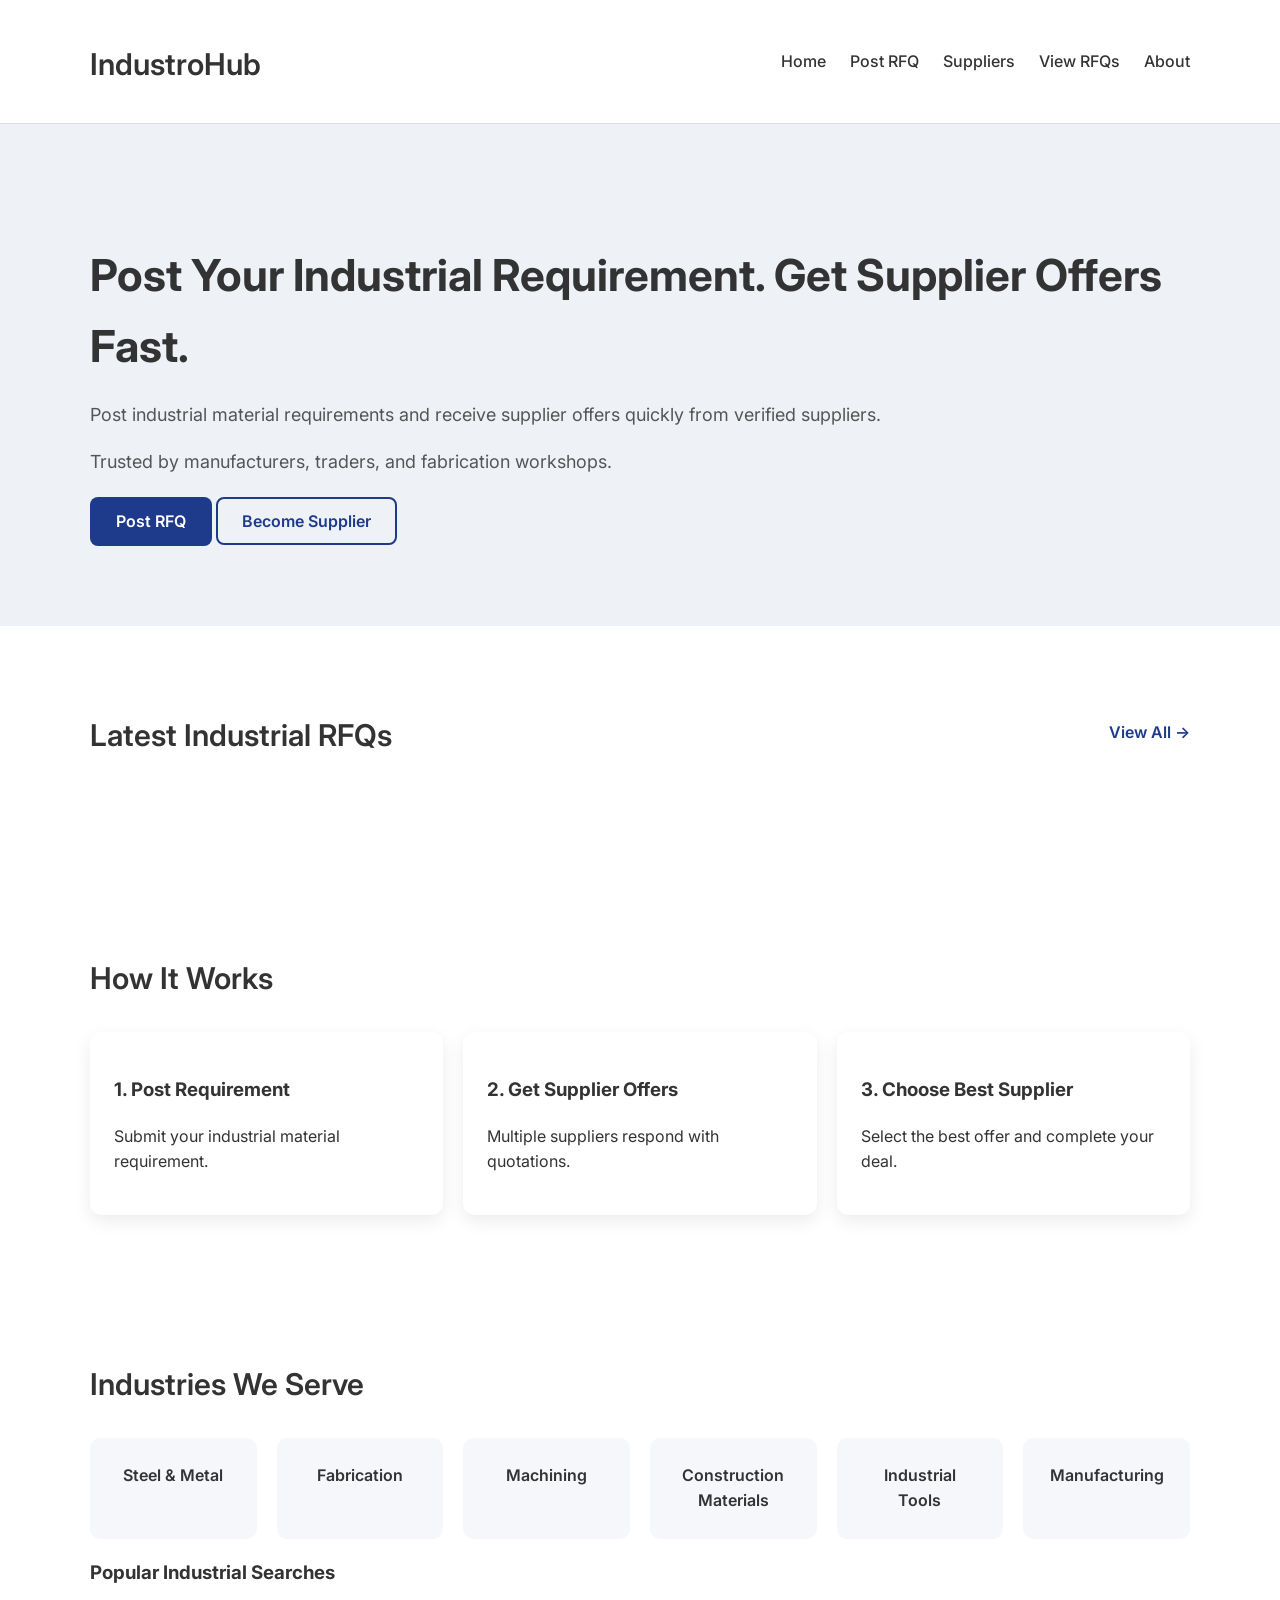
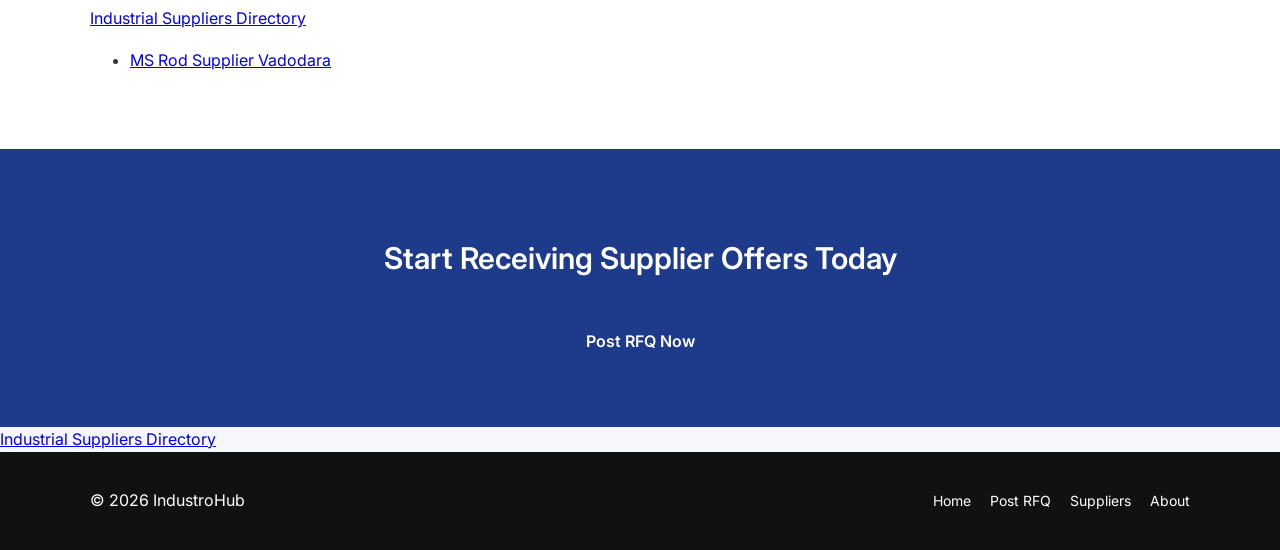
==== index.html @ 20d30fdc "Update index.html" ====
<!DOCTYPE html>
<html lang="en">
<head>
<meta charset="UTF-8">
<meta name="viewport" content="width=device-width, initial-scale=1.0">
<title>IndustroHub</title>
<link rel="stylesheet" href="css/style.css">
<link href="https://fonts.googleapis.com/css2?family=Inter:wght@400;500;600;700&display=swap" rel="stylesheet">
</head>

<body>

<header>
<div class="container nav">
<h2 class="logo">IndustroHub</h2>

<nav>
<a href="index.html">Home</a>
<a href="rfq.html">Post RFQ</a>
<a href="supplier.html">Suppliers</a>
<a href="supplier-rfq.html">View RFQs</a>
<a href="about.html">About</a>
  <script src="js/live-rfq.js"></script>
</nav>
</div>
</header>


<section class="hero">
<div class="container hero-grid">

<div>
<h1>Post Your Industrial Requirement. Get Supplier Offers Fast.</h1>

<p>Post industrial material requirements and receive supplier offers quickly from verified suppliers.</p>
<p style="margin-top:15px;color:#555;">
Trusted by manufacturers, traders, and fabrication workshops.
</p>
<div class="buttons">
<a class="btn-primary" href="rfq.html">Post RFQ</a>
<a class="btn-secondary" href="supplier.html">Become Supplier</a>
</div>

</div>

</div>
</section>

<section class="rfq-live">

<div class="container">

<div class="rfq-header">

<h2>Latest Industrial RFQs</h2>

<a href="supplier-rfq.html" class="view-link">View All →</a>

</div>

<div id="liveRFQs" class="rfq-grid"></div>

</div>

</section>

<section class="how">
<div class="container">

<h2>How It Works</h2>

<div class="cards">

<div class="card">
<h3>1. Post Requirement</h3>
<p>Submit your industrial material requirement.</p>
</div>

<div class="card">
<h3>2. Get Supplier Offers</h3>
<p>Multiple suppliers respond with quotations.</p>
</div>

<div class="card">
<h3>3. Choose Best Supplier</h3>
<p>Select the best offer and complete your deal.</p>
</div>

</div>

</div>
</section>

<section class="industries">

<div class="container">

<h2>Industries We Serve</h2>

<div class="industry-grid">

<div class="industry-card">Steel & Metal</div>
<div class="industry-card">Fabrication</div>
<div class="industry-card">Machining</div>
<div class="industry-card">Construction Materials</div>
<div class="industry-card">Industrial Tools</div>
<div class="industry-card">Manufacturing</div>

</div>
<h3>Popular Industrial Searches</h3>
<a href="industrial-search.html">Industrial Suppliers Directory</a>
<ul>
<li><a href="ms-rod-vadodara.html">MS Rod Supplier Vadodara</a></li>
</ul>
</div>

</section>

</div>

</div>

</section>

<section class="cta">
<div class="container">
<h2>Start Receiving Supplier Offers Today</h2>
<a class="btn-primary" href="rfq.html">Post RFQ Now</a>
</div>
</section>
<a href="seo-directory.html">Industrial Suppliers Directory</a>
<footer>
<div class="container footer">

<p>© 2026 IndustroHub</p>

<div>
<a href="index.html">Home</a>
<a href="rfq.html">Post RFQ</a>
<a href="supplier.html">Suppliers</a>
<a href="about.html">About</a>
</div>

</div>
</footer>

</body>

</html>
---- css/style.css ----
body{
font-family: 'Inter', sans-serif;
margin:0;
background:#f5f7fa;
color:#333;
line-height:1.6;
}

.container{
width:90%;
max-width:1100px;
margin:auto;
}

/* HEADER */

header{
background:white;
border-bottom:1px solid #ddd;
}

.nav{
display:flex;
justify-content:space-between;
align-items:center;
padding:15px 0;
}

nav a{
margin-left:20px;
text-decoration:none;
color:#333;
font-weight:500;
transition:0.2s;
}

nav a:hover{
color:#1e3a8a;
}

/* HERO */

.hero{
padding:80px 0;
background:#eef2f7;
}

.hero h1{
font-size:44px;
font-weight:700;
margin-bottom:20px;
}

.hero p{
font-size:18px;
color:#555;
}

/* BUTTONS */

.buttons{
margin-top:20px;
}

.btn-primary{
background:#1e3a8a;
color:white;
padding:12px 26px;
text-decoration:none;
border-radius:8px;
font-weight:600;
display:inline-block;
transition:0.2s;
}

.btn-primary:hover{
background:#162c6a;
transform:translateY(-2px);
}

.btn-secondary{
border:2px solid #1e3a8a;
padding:12px 24px;
border-radius:8px;
text-decoration:none;
color:#1e3a8a;
font-weight:600;
transition:0.2s;
}

.btn-secondary:hover{
background:#1e3a8a;
color:white;
}

/* SECTIONS */

.how{
padding:60px 0;
background:white;
}

.rfq-live{
padding:60px 0;
background:white;
}

.industries{
padding:60px 0;
background:white;
}

/* HEADINGS */

h2{
font-size:30px;
font-weight:600;
margin-bottom:20px;
}

/* CARDS */

.cards{
display:flex;
gap:20px;
margin-top:30px;
flex-wrap:wrap;
}

.card{
background:white;
padding:24px;
border-radius:12px;
box-shadow:0 6px 18px rgba(0,0,0,0.08);
flex:1;
transition:0.2s;
}

.card:hover{
transform:translateY(-6px);
box-shadow:0 10px 25px rgba(0,0,0,0.12);
}

/* RFQ GRID */

.rfq-grid{
display:grid;
grid-template-columns:repeat(auto-fit,minmax(250px,1fr));
gap:20px;
margin-top:30px;
}

.rfq-card{
background:white;
padding:24px;
border-radius:12px;
box-shadow:0 6px 18px rgba(0,0,0,0.08);
transition:0.2s;
}

.rfq-card:hover{
transform:translateY(-6px);
box-shadow:0 10px 25px rgba(0,0,0,0.12);
}

.rfq-card h3{
margin-bottom:10px;
color:#1e3a8a;
}

.quote-btn{
display:inline-block;
margin-top:12px;
padding:10px 16px;
background:#1e3a8a;
color:white;
text-decoration:none;
border-radius:6px;
font-size:14px;
transition:0.2s;
}

.quote-btn:hover{
background:#142c6e;
}

/* INDUSTRY GRID */

.industry-grid{
display:grid;
grid-template-columns:repeat(auto-fit,minmax(160px,1fr));
gap:20px;
margin-top:30px;
}

.industry-card{
background:#f5f7fa;
padding:25px;
text-align:center;
border-radius:10px;
font-weight:600;
transition:0.2s;
}

.industry-card:hover{
background:#1e3a8a;
color:white;
transform:translateY(-4px);
}

/* CTA */

.cta{
padding:60px 0;
text-align:center;
background:#1e3a8a;
color:white;
}

.cta a{
margin-top:15px;
display:inline-block;
}

/* FOOTER */

footer{
background:#111;
color:white;
padding:20px 0;
}

.footer{
display:flex;
justify-content:space-between;
align-items:center;
flex-wrap:wrap;
}

.footer a{
color:white;
text-decoration:none;
margin-left:15px;
font-size:14px;
}

.footer a:hover{
text-decoration:underline;
}

.rfq-header{
display:flex;
justify-content:space-between;
align-items:center;
margin-bottom:20px;
}

.view-link{
text-decoration:none;
font-weight:600;
color:#1e3a8a;
}
/* RFQ PAGE */

.rfq-section{
padding:80px 0;
background:#eef2f7;
}

.rfq-section h1{
margin-bottom:10px;
}

.rfq-subtext{
color:#555;
margin-bottom:30px;
}

.rfq-card{
background:white;
padding:30px;
border-radius:12px;
box-shadow:0 8px 25px rgba(0,0,0,0.08);
}

.rfq-grid-form{
display:grid;
grid-template-columns:repeat(auto-fit,minmax(220px,1fr));
gap:15px;
margin-bottom:15px;
}

.rfq-card input,
.rfq-card select,
.rfq-card textarea{
width:100%;
padding:12px;
border:1px solid #ddd;
border-radius:6px;
font-size:14px;
}

.rfq-card textarea{
height:100px;
margin-bottom:15px;
}

.rfq-card button{
margin-top:10px;
}
.view-link:hover{
text-decoration:underline;
}
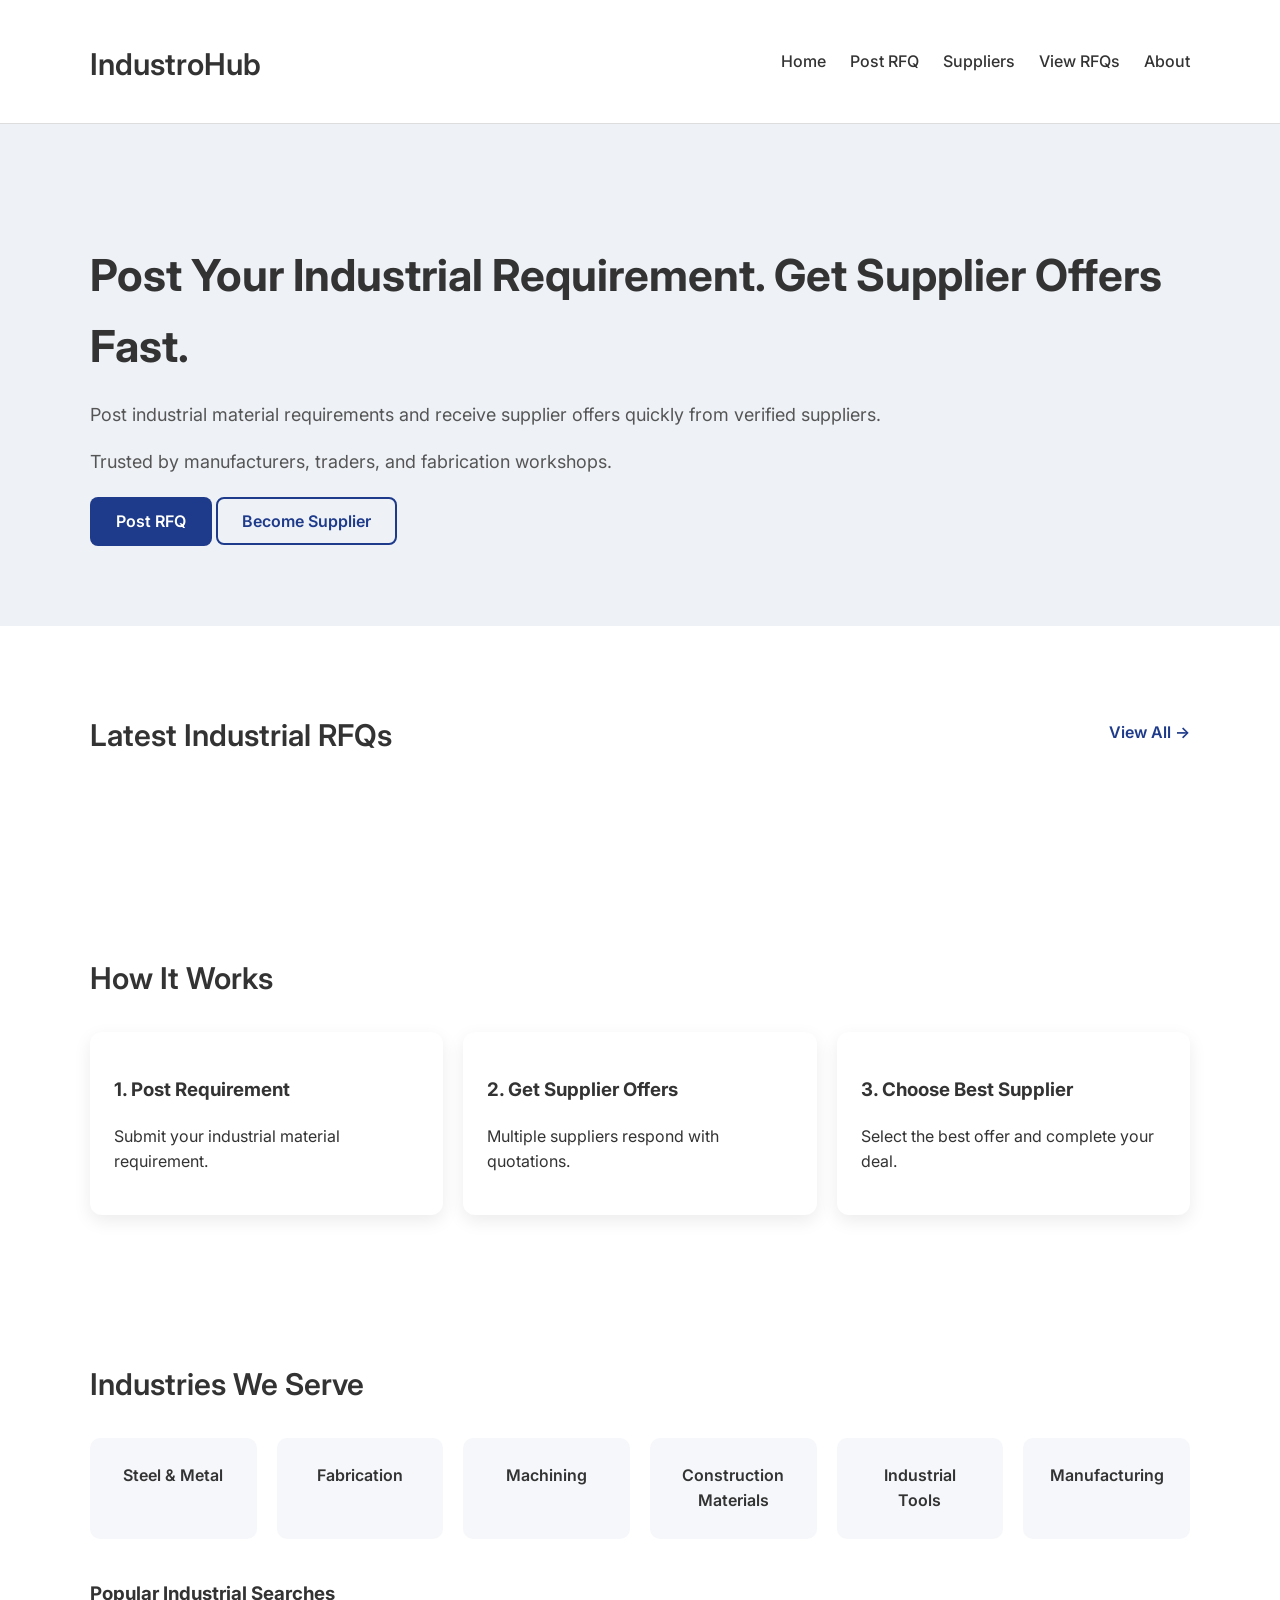
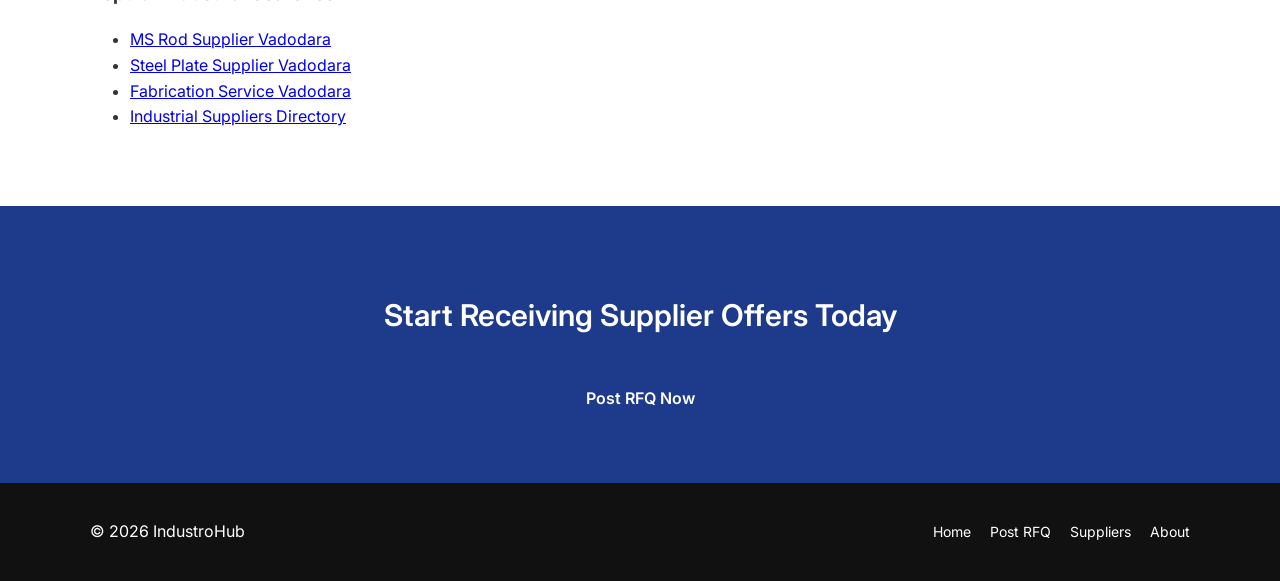
==== commit 3cde6b8c: "Update index.html" ====
--- a/index.html
+++ b/index.html
@@ -1,160 +1,216 @@
-<!DOCTYPE html>
-<html lang="en">
-<head>
-<meta charset="UTF-8">
-<meta name="viewport" content="width=device-width, initial-scale=1.0">
-<title>IndustroHub</title>
-<link rel="stylesheet" href="css/style.css">
-<link href="https://fonts.googleapis.com/css2?family=Inter:wght@400;500;600;700&display=swap" rel="stylesheet">
-</head>
-
-<body>
-
-<header>
-<div class="container nav">
-<h2 class="logo">IndustroHub</h2>
-
-<nav>
-<a href="index.html">Home</a>
-<a href="rfq.html">Post RFQ</a>
-<a href="supplier.html">Suppliers</a>
-<a href="supplier-rfq.html">View RFQs</a>
-<a href="about.html">About</a>
-  <script src="js/live-rfq.js"></script>
-</nav>
-</div>
-</header>
-
-
-<section class="hero">
-<div class="container hero-grid">
-
-<div>
-<h1>Post Your Industrial Requirement. Get Supplier Offers Fast.</h1>
-
-<p>Post industrial material requirements and receive supplier offers quickly from verified suppliers.</p>
-<p style="margin-top:15px;color:#555;">
-Trusted by manufacturers, traders, and fabrication workshops.
-</p>
-<div class="buttons">
-<a class="btn-primary" href="rfq.html">Post RFQ</a>
-<a class="btn-secondary" href="supplier.html">Become Supplier</a>
-</div>
-
-</div>
-
-</div>
-</section>
-
-<section class="rfq-live">
-
-<div class="container">
-
-<div class="rfq-header">
-
-<h2>Latest Industrial RFQs</h2>
-
-<a href="supplier-rfq.html" class="view-link">View All →</a>
-
-</div>
-
-<div id="liveRFQs" class="rfq-grid"></div>
-
-</div>
-
-</section>
-
-<section class="how">
-<div class="container">
-
-<h2>How It Works</h2>
-
-<div class="cards">
-
-<div class="card">
-<h3>1. Post Requirement</h3>
-<p>Submit your industrial material requirement.</p>
-</div>
-
-<div class="card">
-<h3>2. Get Supplier Offers</h3>
-<p>Multiple suppliers respond with quotations.</p>
-</div>
-
-<div class="card">
-<h3>3. Choose Best Supplier</h3>
-<p>Select the best offer and complete your deal.</p>
-</div>
-
-</div>
-
-</div>
-</section>
-
-<section class="industries">
-
-<div class="container">
-
-<h2>Industries We Serve</h2>
-
-<div class="industry-grid">
-
-<div class="industry-card">Steel & Metal</div>
-<div class="industry-card">Fabrication</div>
-<div class="industry-card">Machining</div>
-<div class="industry-card">Construction Materials</div>
-<div class="industry-card">Industrial Tools</div>
-<div class="industry-card">Manufacturing</div>
-
-</div>
-<h3>Popular Industrial Searches</h3>
-<a href="industrial-search.html">Industrial Suppliers Directory</a>
+<!DOCTYPE html>
+<html lang="en">
+
+<head>
+
+<meta charset="UTF-8">
+<meta name="viewport" content="width=device-width, initial-scale=1.0">
+
+<title>IndustroHub</title>
+
+<link rel="stylesheet" href="css/style.css">
+
+<link href="https://fonts.googleapis.com/css2?family=Inter:wght@400;500;600;700&display=swap" rel="stylesheet">
+
+</head>
+
+
+<body>
+
+
+<header>
+
+<div class="container nav">
+
+<h2 class="logo">IndustroHub</h2>
+
+<nav>
+<a href="index.html">Home</a>
+<a href="rfq.html">Post RFQ</a>
+<a href="supplier.html">Suppliers</a>
+<a href="supplier-rfq.html">View RFQs</a>
+<a href="about.html">About</a>
+</nav>
+
+</div>
+
+</header>
+
+
+
+<section class="hero">
+
+<div class="container hero-grid">
+
+<div>
+
+<h1>Post Your Industrial Requirement. Get Supplier Offers Fast.</h1>
+
+<p>
+Post industrial material requirements and receive supplier offers quickly from verified suppliers.
+</p>
+
+<p style="margin-top:15px;color:#555;">
+Trusted by manufacturers, traders, and fabrication workshops.
+</p>
+
+<div class="buttons">
+
+<a class="btn-primary" href="rfq.html">Post RFQ</a>
+
+<a class="btn-secondary" href="supplier.html">Become Supplier</a>
+
+</div>
+
+</div>
+
+</div>
+
+</section>
+
+
+
+<section class="rfq-live">
+
+<div class="container">
+
+<div class="rfq-header">
+
+<h2>Latest Industrial RFQs</h2>
+
+<a href="supplier-rfq.html" class="view-link">View All →</a>
+
+</div>
+
+<div id="liveRFQs" class="rfq-grid"></div>
+
+</div>
+
+</section>
+
+
+
+<section class="how">
+
+<div class="container">
+
+<h2>How It Works</h2>
+
+<div class="cards">
+
+<div class="card">
+<h3>1. Post Requirement</h3>
+<p>Submit your industrial material requirement.</p>
+</div>
+
+<div class="card">
+<h3>2. Get Supplier Offers</h3>
+<p>Multiple suppliers respond with quotations.</p>
+</div>
+
+<div class="card">
+<h3>3. Choose Best Supplier</h3>
+<p>Select the best offer and complete your deal.</p>
+</div>
+
+</div>
+
+</div>
+
+</section>
+
+
+
+<section class="industries">
+
+<div class="container">
+
+<h2>Industries We Serve</h2>
+
+<div class="industry-grid">
+
+<div class="industry-card">Steel & Metal</div>
+<div class="industry-card">Fabrication</div>
+<div class="industry-card">Machining</div>
+<div class="industry-card">Construction Materials</div>
+<div class="industry-card">Industrial Tools</div>
+<div class="industry-card">Manufacturing</div>
+
+</div>
+
+
+<h3 style="margin-top:40px;">Popular Industrial Searches</h3>
+
 <ul>
-<li><a href="ms-rod-vadodara.html">MS Rod Supplier Vadodara</a></li>
-</ul>
-</div>
-
-</section>
-
-</div>
-
-</div>
-
-</section>
-
-<section class="cta">
-<div class="container">
-<h2>Start Receiving Supplier Offers Today</h2>
-<a class="btn-primary" href="rfq.html">Post RFQ Now</a>
-</div>
-</section>
-<a href="seo-directory.html">Industrial Suppliers Directory</a>
-<footer>
-<div class="container footer">
-
-<p>© 2026 IndustroHub</p>
-
-<div>
-<a href="index.html">Home</a>
-<a href="rfq.html">Post RFQ</a>
-<a href="supplier.html">Suppliers</a>
-<a href="about.html">About</a>
-</div>
-
-</div>
-</footer>
-
-</body>
-
-</html>
-
-
-
-
-
-
-
-
-
-
-
+
+<li>
+<a href="product.html?item=ms-rod&city=vadodara">
+MS Rod Supplier Vadodara
+</a>
+</li>
+
+<li>
+<a href="product.html?item=steel-plate&city=vadodara">
+Steel Plate Supplier Vadodara
+</a>
+</li>
+
+<li>
+<a href="product.html?item=fabrication-service&city=vadodara">
+Fabrication Service Vadodara
+</a>
+</li>
+
+<li>
+<a href="seo-directory.html">
+Industrial Suppliers Directory
+</a>
+</li>
+
+</ul>
+
+</div>
+
+</section>
+
+
+
+<section class="cta">
+
+<div class="container">
+
+<h2>Start Receiving Supplier Offers Today</h2>
+
+<a class="btn-primary" href="rfq.html">Post RFQ Now</a>
+
+</div>
+
+</section>
+
+
+
+<footer>
+
+<div class="container footer">
+
+<p>© 2026 IndustroHub</p>
+
+<div>
+
+<a href="index.html">Home</a>
+<a href="rfq.html">Post RFQ</a>
+<a href="supplier.html">Suppliers</a>
+<a href="about.html">About</a>
+
+</div>
+
+</div>
+
+</footer>
+
+
+<script src="js/live-rfq.js"></script>
+
+</body>
+
+</html>
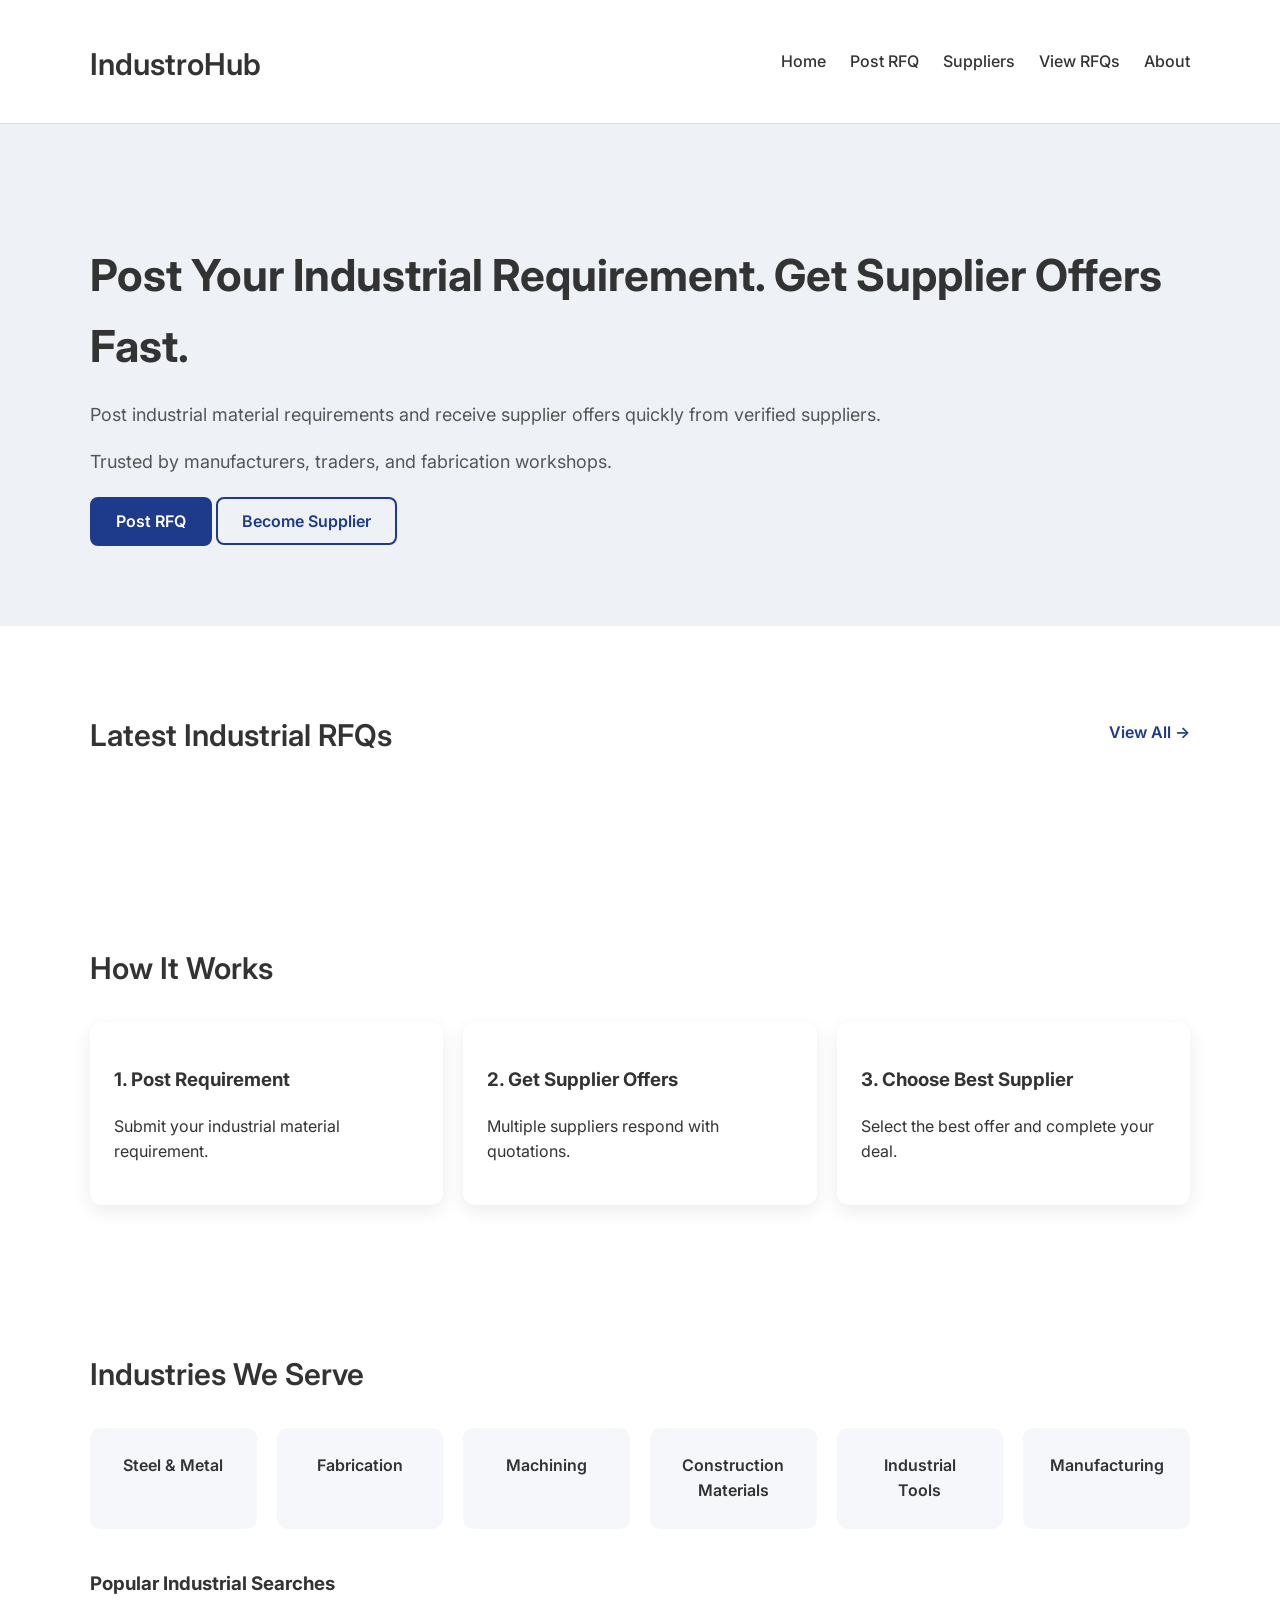
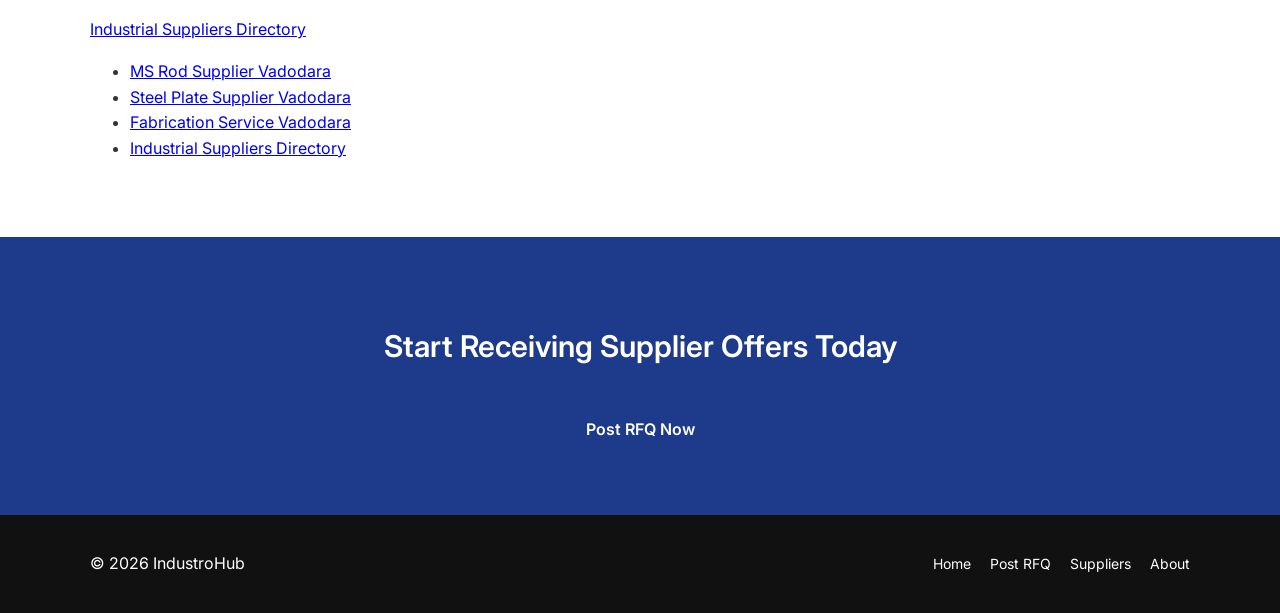
==== commit dda96681: "Update index.html" ====
--- a/index.html
+++ b/index.html
@@ -141,6 +141,8 @@
 
 <h3 style="margin-top:40px;">Popular Industrial Searches</h3>
 
+<a href="seo-pages.html">Industrial Suppliers Directory</a>
+
 <ul>
 
 <li>
--- a/css/style.css
+++ b/css/style.css
@@ -311,4 +311,47 @@
 .view-link:hover{
 text-decoration:underline;
 }
-
+
+.rfq-grid{
+display:grid;
+grid-template-columns:1fr;
+gap:20px;
+margin-top:20px;
+}
+
+.rfq-card{
+background:white;
+padding:20px;
+border-radius:10px;
+box-shadow:0 4px 10px rgba(0,0,0,0.05);
+border-left:4px solid #2563eb;
+}
+
+.rfq-title{
+font-size:18px;
+font-weight:600;
+color:#1e293b;
+margin-bottom:10px;
+}
+
+.rfq-info{
+display:flex;
+flex-wrap:wrap;
+gap:15px;
+font-size:14px;
+color:#475569;
+margin-bottom:15px;
+}
+
+.rfq-action a{
+background:#2563eb;
+color:white;
+padding:8px 14px;
+border-radius:6px;
+text-decoration:none;
+font-size:14px;
+}
+
+.rfq-action a:hover{
+background:#1d4ed8;
+}
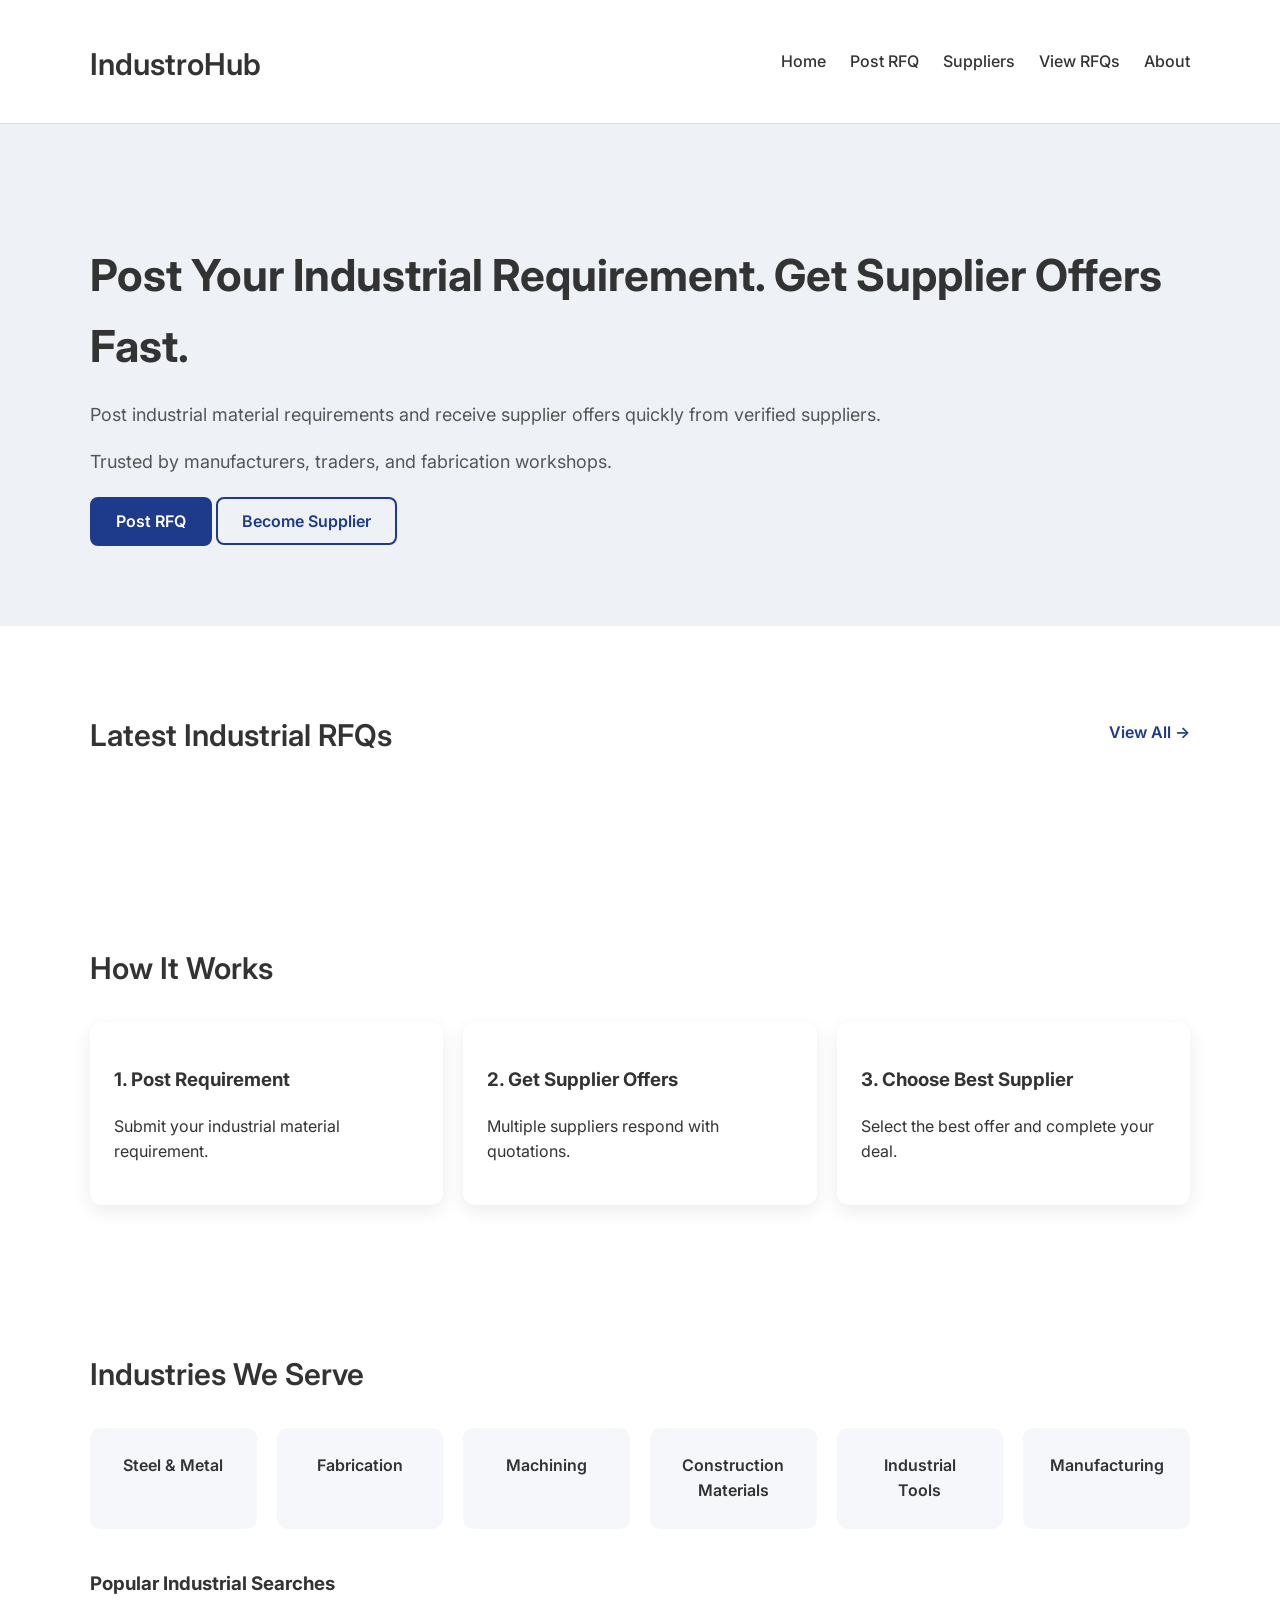
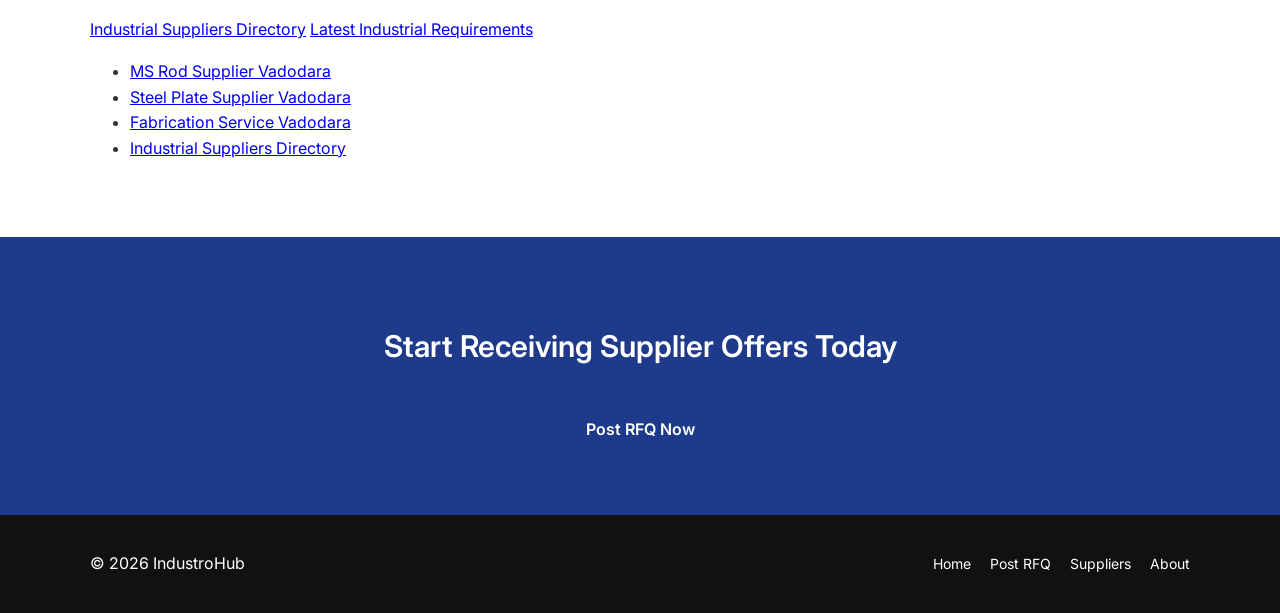
==== commit 09098df9: "Update index.html" ====
--- a/index.html
+++ b/index.html
@@ -143,6 +143,10 @@
 
 <a href="seo-pages.html">Industrial Suppliers Directory</a>
 
+<a href="latest-industrial-requirements.html">
+Latest Industrial Requirements
+</a>
+
 <ul>
 
 <li>
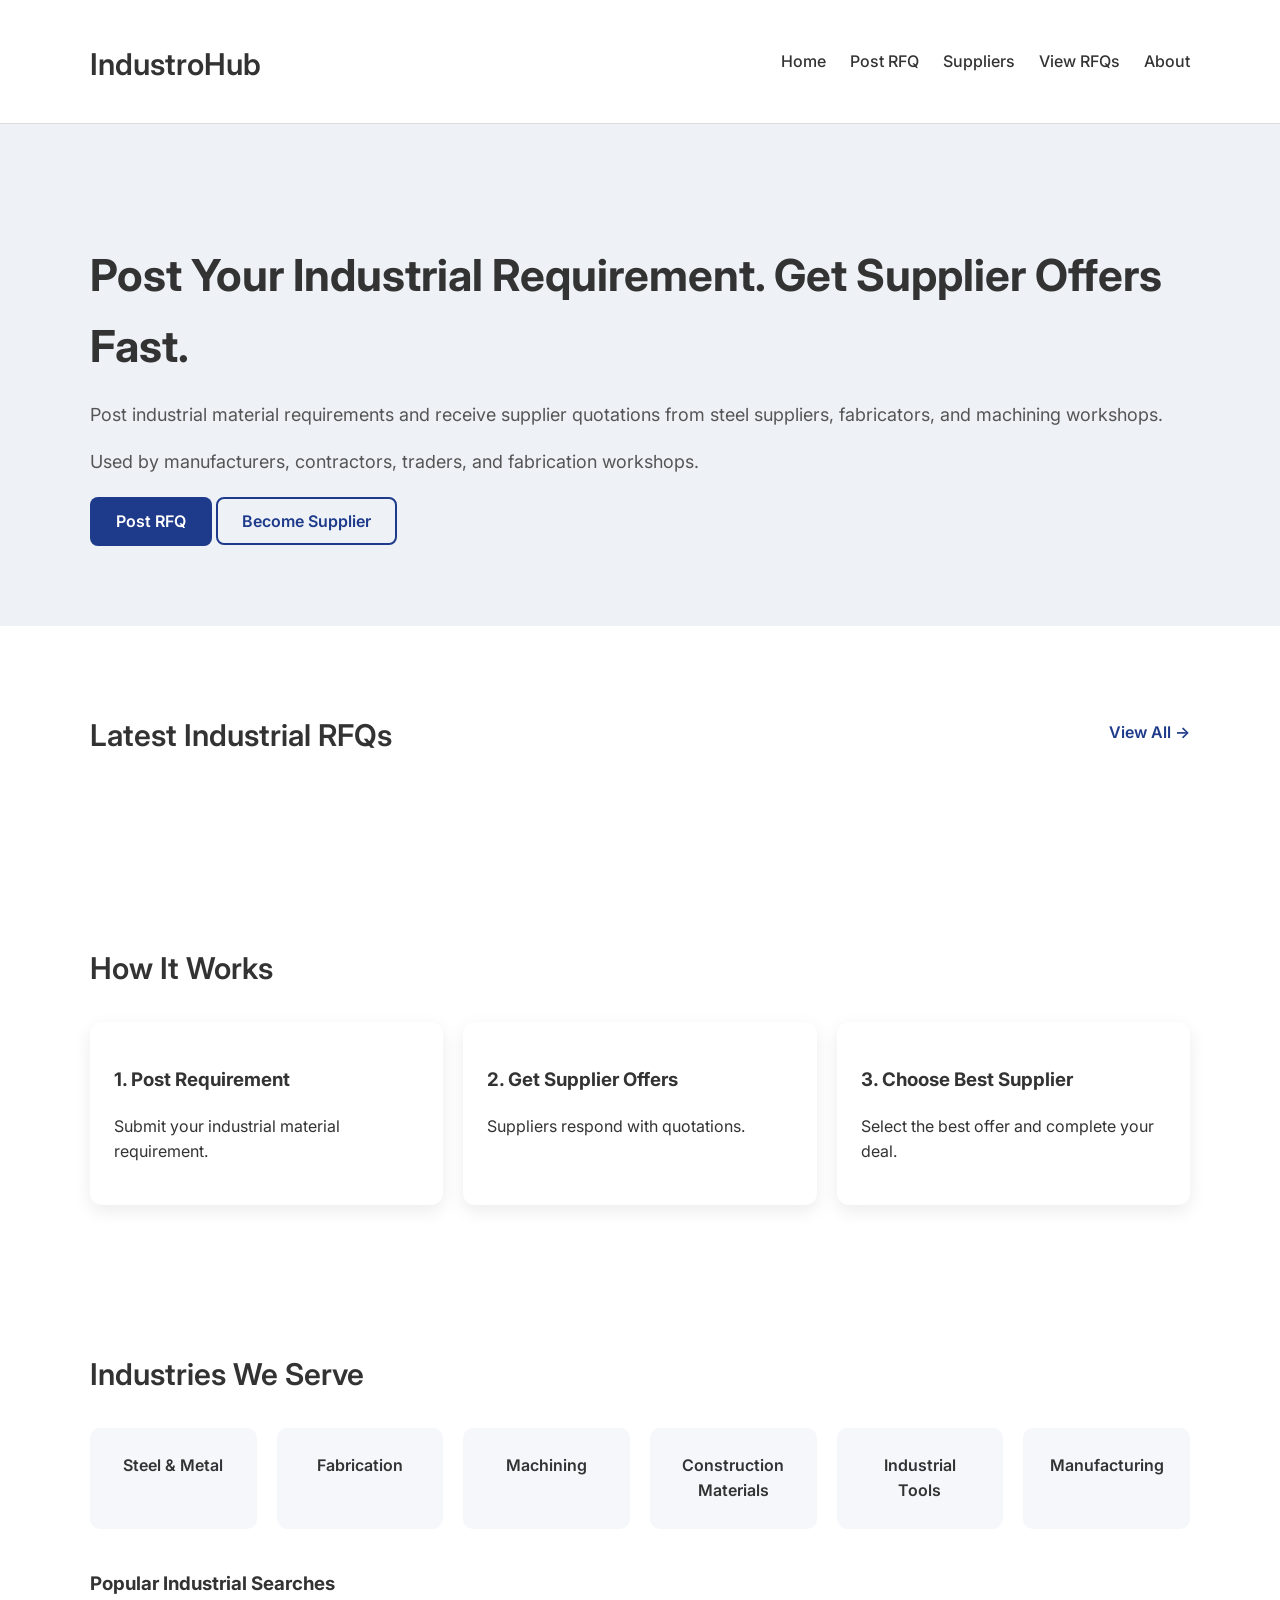
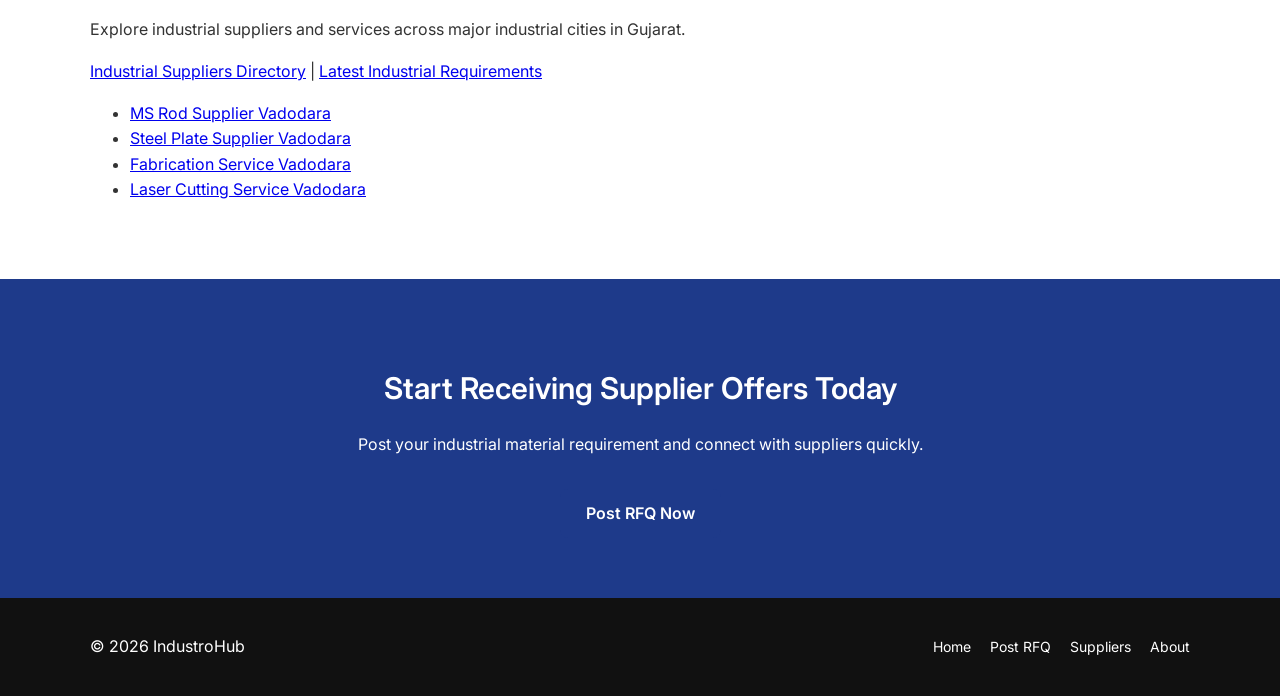
==== commit bb1597e9: "Update index.html" ====
--- a/index.html
+++ b/index.html
@@ -6,7 +6,9 @@
 <meta charset="UTF-8">
 <meta name="viewport" content="width=device-width, initial-scale=1.0">
 
-<title>IndustroHub</title>
+<title>IndustroHub | Industrial RFQ Marketplace for Steel & Fabrication</title>
+
+<meta name="description" content="Post industrial material requirements and receive supplier quotations for steel, fabrication, machining, and industrial services across Gujarat.">
 
 <link rel="stylesheet" href="css/style.css">
 
@@ -14,12 +16,9 @@
 
 </head>
 
-
 <body>
 
-
 <header>
-
 <div class="container nav">
 
 <h2 class="logo">IndustroHub</h2>
@@ -33,11 +32,12 @@
 </nav>
 
 </div>
-
 </header>
 
 
 
+<!-- HERO -->
+
 <section class="hero">
 
 <div class="container hero-grid">
@@ -47,11 +47,12 @@
 <h1>Post Your Industrial Requirement. Get Supplier Offers Fast.</h1>
 
 <p>
-Post industrial material requirements and receive supplier offers quickly from verified suppliers.
+Post industrial material requirements and receive supplier quotations from steel suppliers,
+fabricators, and machining workshops.
 </p>
 
 <p style="margin-top:15px;color:#555;">
-Trusted by manufacturers, traders, and fabrication workshops.
+Used by manufacturers, contractors, traders, and fabrication workshops.
 </p>
 
 <div class="buttons">
@@ -70,6 +71,8 @@
 
 
 
+<!-- LIVE RFQ -->
+
 <section class="rfq-live">
 
 <div class="container">
@@ -89,6 +92,8 @@
 </section>
 
 
+
+<!-- HOW IT WORKS -->
 
 <section class="how">
 
@@ -105,7 +110,7 @@
 
 <div class="card">
 <h3>2. Get Supplier Offers</h3>
-<p>Multiple suppliers respond with quotations.</p>
+<p>Suppliers respond with quotations.</p>
 </div>
 
 <div class="card">
@@ -120,6 +125,8 @@
 </section>
 
 
+
+<!-- INDUSTRIES -->
 
 <section class="industries">
 
@@ -139,13 +146,18 @@
 </div>
 
 
+
 <h3 style="margin-top:40px;">Popular Industrial Searches</h3>
 
-<a href="seo-pages.html">Industrial Suppliers Directory</a>
-
-<a href="latest-industrial-requirements.html">
-Latest Industrial Requirements
-</a>
+<p>
+Explore industrial suppliers and services across major industrial cities in Gujarat.
+</p>
+
+<a href="seo-directory.html">Industrial Suppliers Directory</a> |
+
+<a href="supplier-rfq.html">Latest Industrial Requirements</a>
+
+
 
 <ul>
 
@@ -168,8 +180,8 @@
 </li>
 
 <li>
-<a href="seo-directory.html">
-Industrial Suppliers Directory
+<a href="product.html?item=laser-cutting&city=vadodara">
+Laser Cutting Service Vadodara
 </a>
 </li>
 
@@ -181,11 +193,17 @@
 
 
 
+<!-- CTA -->
+
 <section class="cta">
 
 <div class="container">
 
 <h2>Start Receiving Supplier Offers Today</h2>
+
+<p style="margin-top:10px;">
+Post your industrial material requirement and connect with suppliers quickly.
+</p>
 
 <a class="btn-primary" href="rfq.html">Post RFQ Now</a>
 
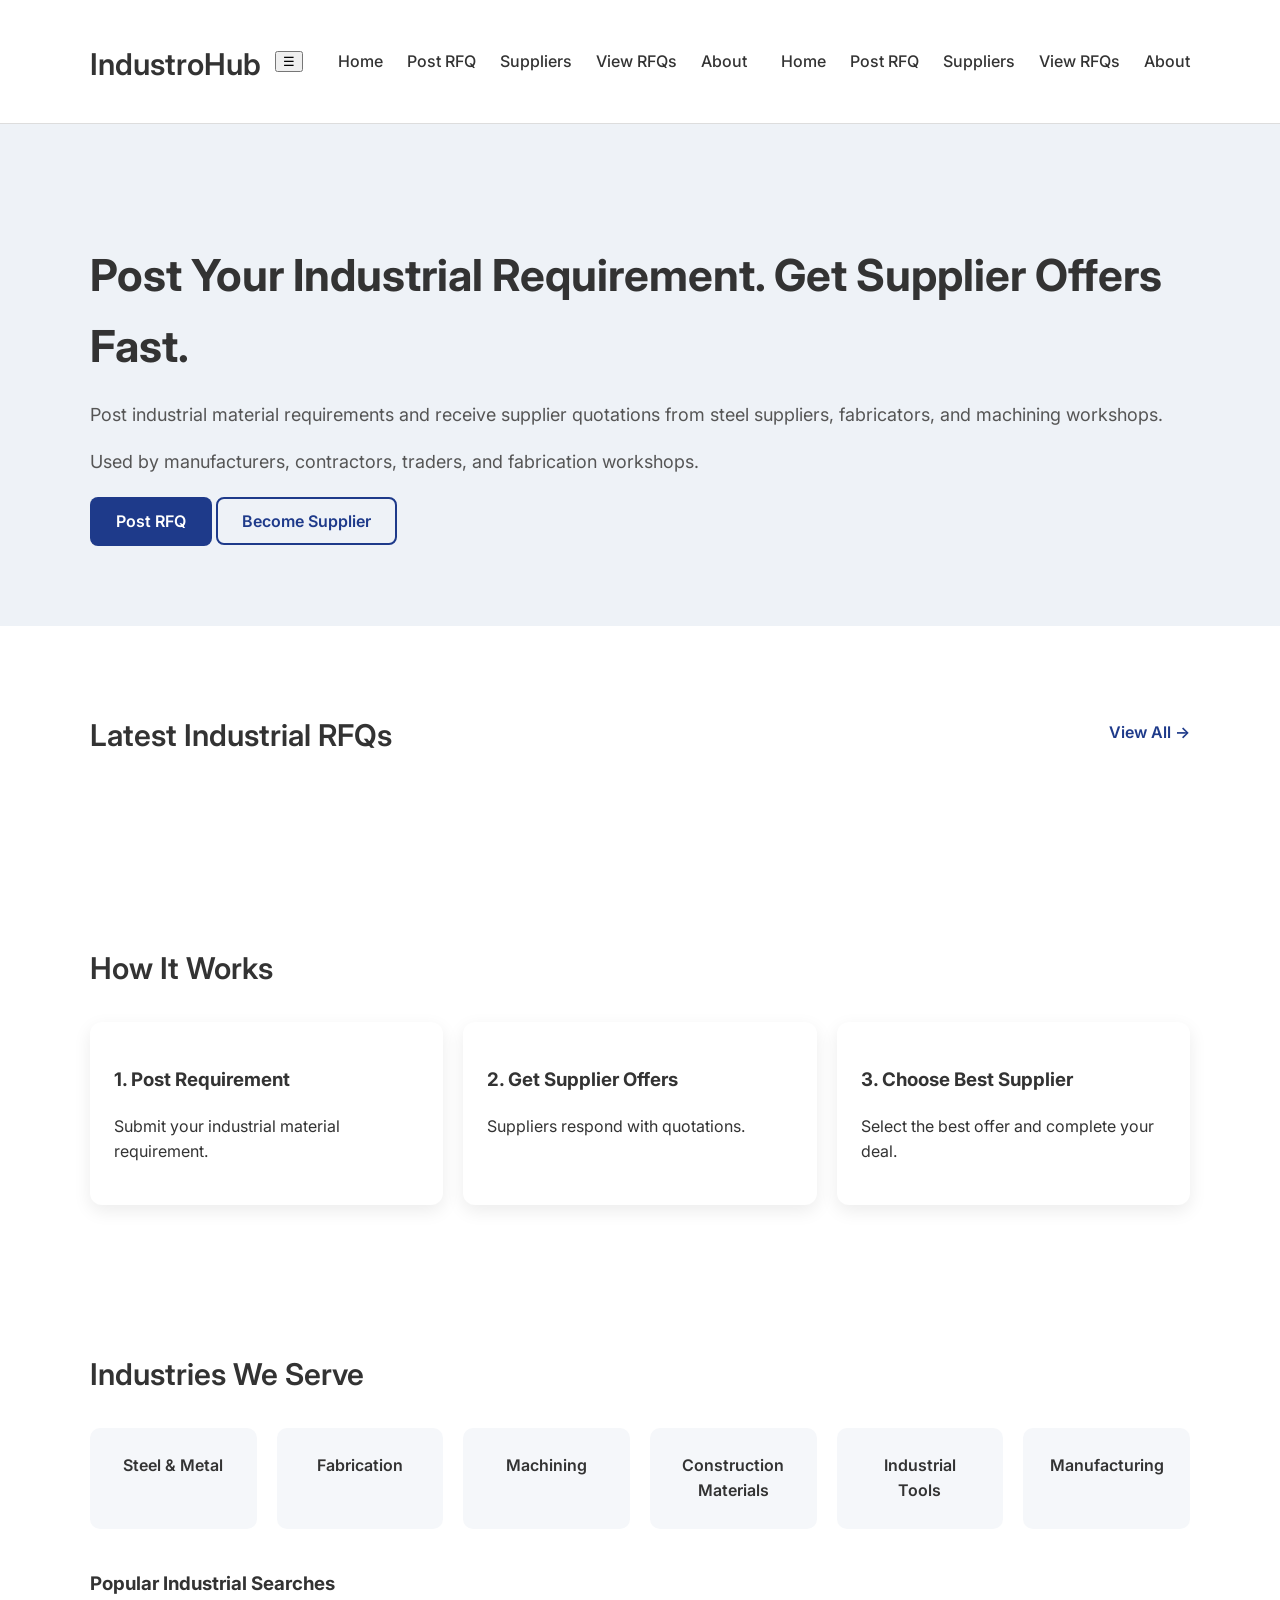
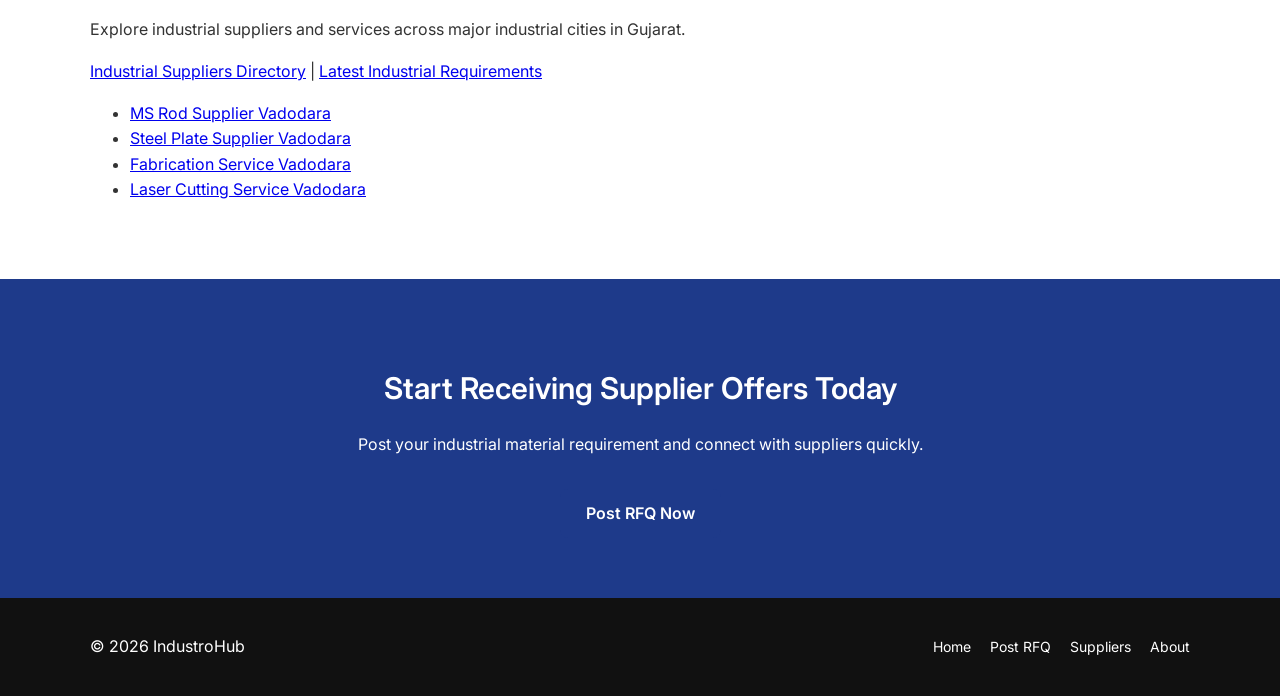
==== commit 771b30e3: "Update index.html" ====
--- a/index.html
+++ b/index.html
@@ -22,7 +22,14 @@
 <div class="container nav">
 
 <h2 class="logo">IndustroHub</h2>
-
+<button class="mobile-menu-btn" id="mobileMenuBtn">☰</button>
+<nav id="mainNav">
+    <a href="index.html">Home</a>
+    <a href="rfq.html">Post RFQ</a>
+    <a href="supplier.html">Suppliers</a>
+    <a href="supplier-rfq.html">View RFQs</a>
+    <a href="about.html">About</a>
+</nav>
 <nav>
 <a href="index.html">Home</a>
 <a href="rfq.html">Post RFQ</a>
--- a/css/style.css
+++ b/css/style.css
@@ -1,3 +1,61 @@
+/* Add to css/style.css */
+@media (max-width: 768px) {
+    .nav {
+        flex-direction: column;
+        text-align: center;
+        gap: 15px;
+    }
+    
+    nav {
+        display: flex;
+        flex-wrap: wrap;
+        justify-content: center;
+        gap: 12px;
+    }
+    
+    nav a {
+        padding: 8px 12px;
+        font-size: 14px;
+    }
+    
+    .hero h1 {
+        font-size: 28px;
+    }
+    
+    .hero p {
+        font-size: 16px;
+    }
+    
+    .cards {
+        flex-direction: column;
+    }
+    
+    .rfq-grid {
+        grid-template-columns: 1fr;
+    }
+    
+    .industry-grid {
+        grid-template-columns: repeat(2, 1fr);
+        gap: 10px;
+    }
+    
+    .buttons {
+        flex-direction: column;
+        gap: 12px;
+    }
+    
+    .btn-primary, .btn-secondary {
+        display: block;
+        text-align: center;
+        width: 100%;
+    }
+    
+    .footer {
+        flex-direction: column;
+        text-align: center;
+        gap: 15px;
+    }
+}
 body{
 font-family: 'Inter', sans-serif;
 margin:0;
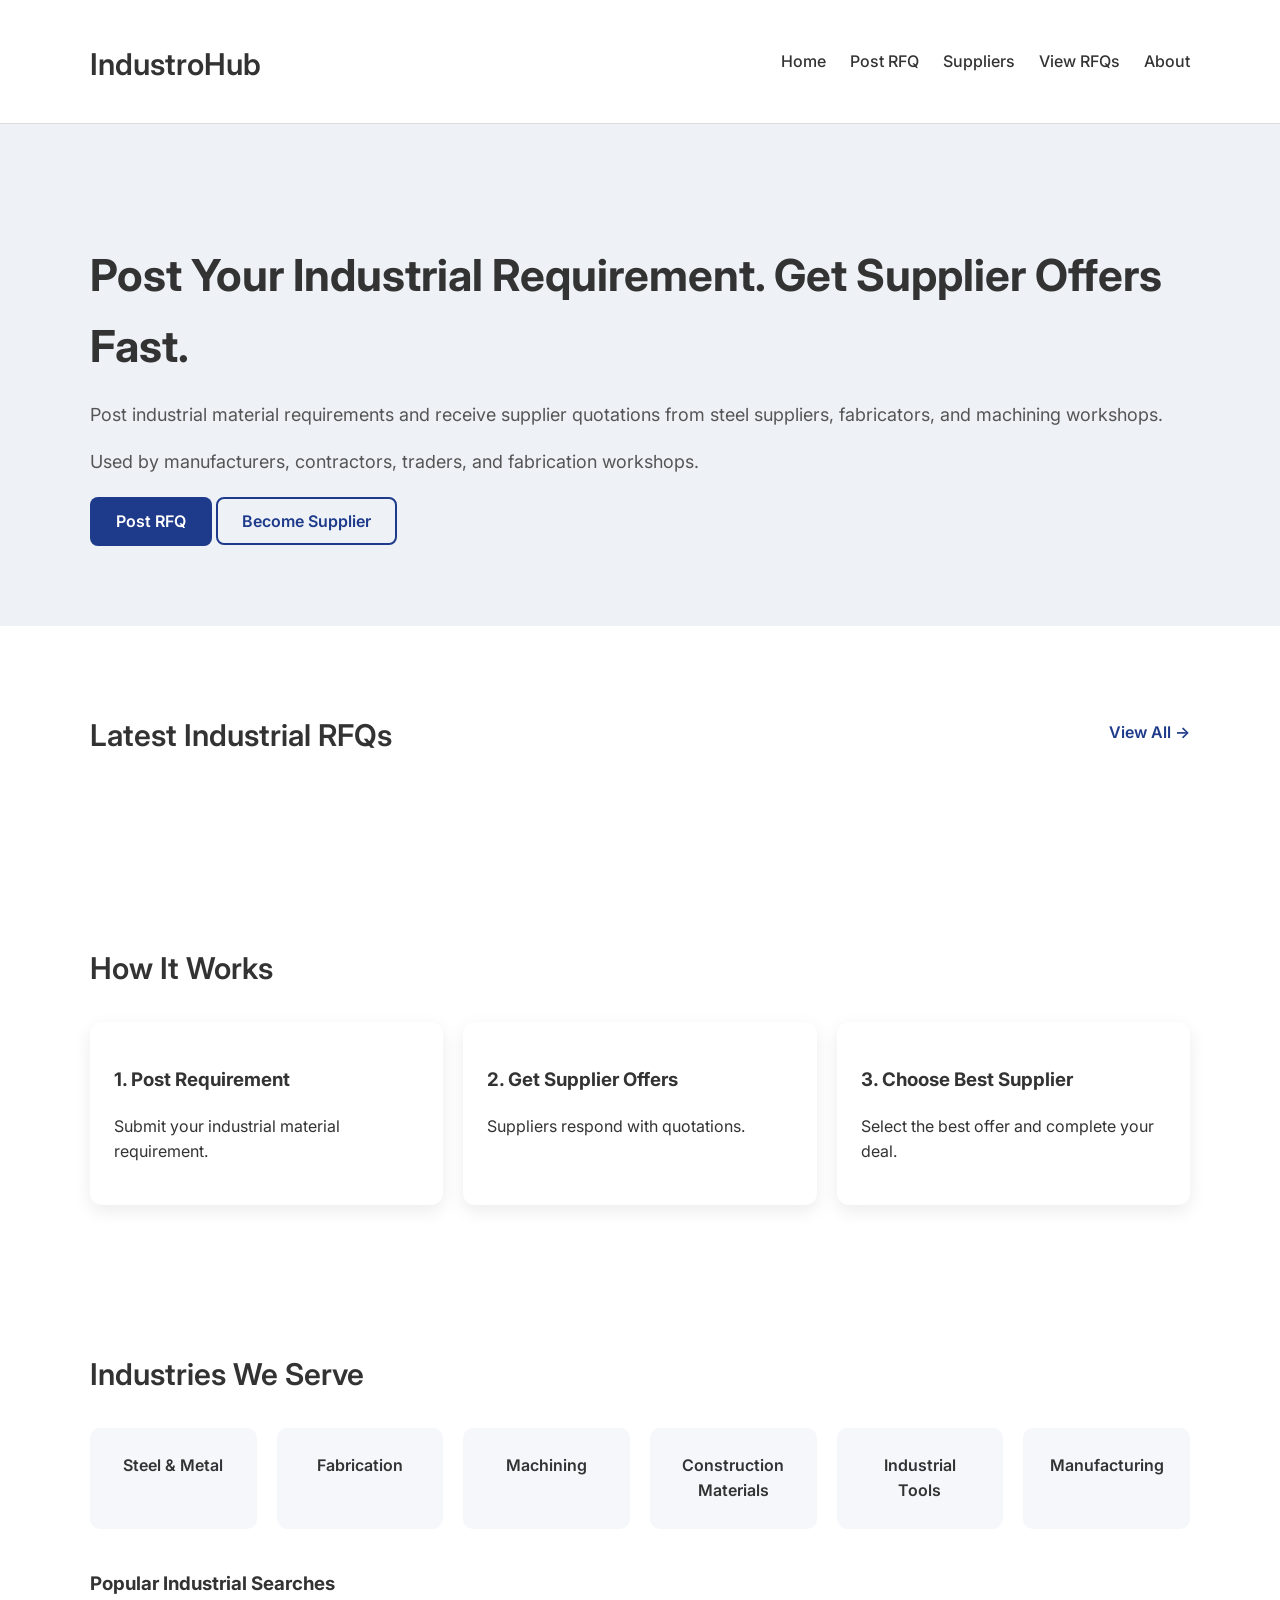
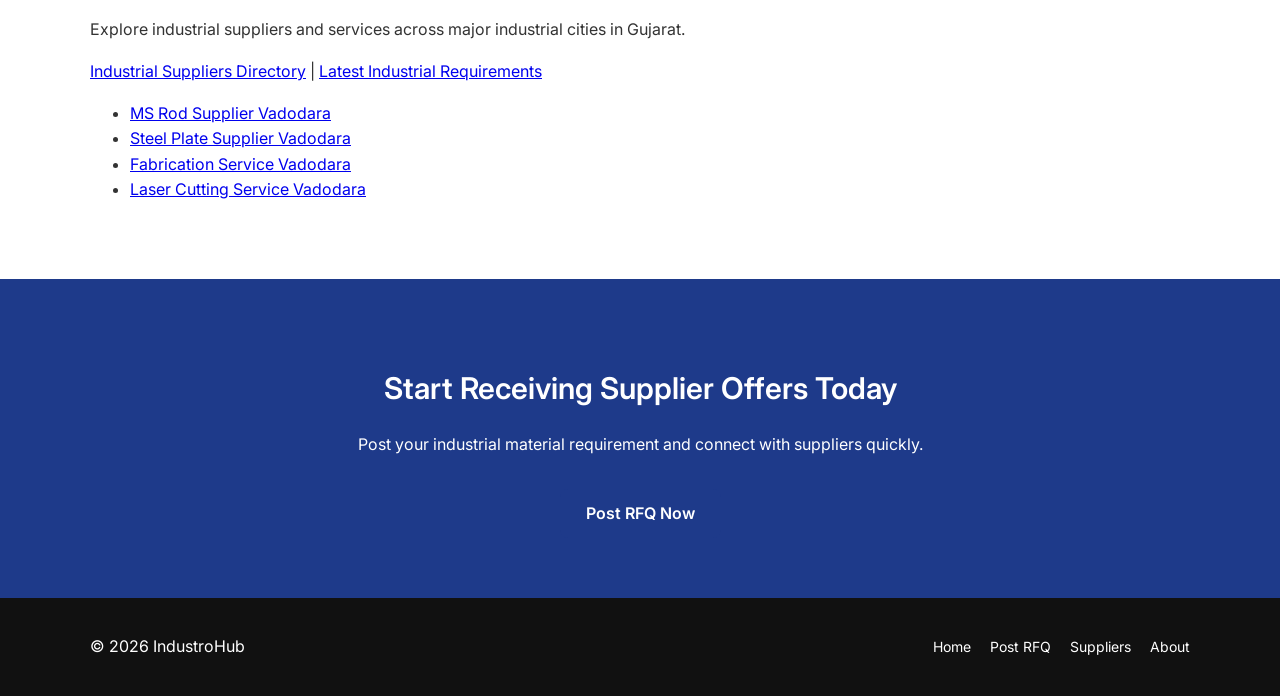
==== commit fa8769d9: "Update index.html" ====
--- a/index.html
+++ b/index.html
@@ -17,30 +17,19 @@
 </head>
 
 <body>
-
 <header>
-<div class="container nav">
-
-<h2 class="logo">IndustroHub</h2>
-<button class="mobile-menu-btn" id="mobileMenuBtn">☰</button>
-<nav id="mainNav">
-    <a href="index.html">Home</a>
-    <a href="rfq.html">Post RFQ</a>
-    <a href="supplier.html">Suppliers</a>
-    <a href="supplier-rfq.html">View RFQs</a>
-    <a href="about.html">About</a>
-</nav>
-<nav>
-<a href="index.html">Home</a>
-<a href="rfq.html">Post RFQ</a>
-<a href="supplier.html">Suppliers</a>
-<a href="supplier-rfq.html">View RFQs</a>
-<a href="about.html">About</a>
-</nav>
-
-</div>
+    <div class="container nav">
+        <h2 class="logo">IndustroHub</h2>
+        <button class="mobile-menu-btn" id="mobileMenuBtn">☰</button>
+        <nav id="mainNav">
+            <a href="index.html">Home</a>
+            <a href="rfq.html">Post RFQ</a>
+            <a href="supplier.html">Suppliers</a>
+            <a href="supplier-rfq.html">View RFQs</a>
+            <a href="about.html">About</a>
+        </nav>
+    </div>
 </header>
-
 
 
 <!-- HERO -->
--- a/css/style.css
+++ b/css/style.css
@@ -1,61 +1,4 @@
-/* Add to css/style.css */
-@media (max-width: 768px) {
-    .nav {
-        flex-direction: column;
-        text-align: center;
-        gap: 15px;
-    }
-    
-    nav {
-        display: flex;
-        flex-wrap: wrap;
-        justify-content: center;
-        gap: 12px;
-    }
-    
-    nav a {
-        padding: 8px 12px;
-        font-size: 14px;
-    }
-    
-    .hero h1 {
-        font-size: 28px;
-    }
-    
-    .hero p {
-        font-size: 16px;
-    }
-    
-    .cards {
-        flex-direction: column;
-    }
-    
-    .rfq-grid {
-        grid-template-columns: 1fr;
-    }
-    
-    .industry-grid {
-        grid-template-columns: repeat(2, 1fr);
-        gap: 10px;
-    }
-    
-    .buttons {
-        flex-direction: column;
-        gap: 12px;
-    }
-    
-    .btn-primary, .btn-secondary {
-        display: block;
-        text-align: center;
-        width: 100%;
-    }
-    
-    .footer {
-        flex-direction: column;
-        text-align: center;
-        gap: 15px;
-    }
-}
+      
 body{
 font-family: 'Inter', sans-serif;
 margin:0;
@@ -412,4 +355,153 @@
 
 .rfq-action a:hover{
 background:#1d4ed8;
-}
+}
+/* Mobile Menu Button */
+.mobile-menu-btn {
+    display: none;
+    background: none;
+    border: none;
+    font-size: 28px;
+    cursor: pointer;
+    color: #333;
+}
+
+/* Responsive Styles */
+@media (max-width: 768px) {
+    /* Header & Navigation */
+    .nav {
+        flex-direction: column;
+        padding: 15px;
+        position: relative;
+    }
+    
+    .logo {
+        text-align: center;
+        margin-bottom: 10px;
+    }
+    
+    .mobile-menu-btn {
+        display: block;
+        position: absolute;
+        top: 15px;
+        right: 15px;
+    }
+    
+    nav {
+        display: none;
+        width: 100%;
+        flex-direction: column;
+        gap: 10px;
+        margin-top: 10px;
+    }
+    
+    nav.show {
+        display: flex;
+    }
+    
+    nav a {
+        display: block;
+        padding: 10px;
+        text-align: center;
+        border-bottom: 1px solid #eee;
+    }
+    
+    /* Hero Section */
+    .hero {
+        padding: 40px 15px;
+    }
+    
+    .hero h1 {
+        font-size: 28px;
+        line-height: 1.3;
+    }
+    
+    .hero p {
+        font-size: 16px;
+    }
+    
+    .buttons {
+        flex-direction: column;
+        gap: 12px;
+    }
+    
+    .btn-primary, .btn-secondary {
+        display: block;
+        text-align: center;
+        width: 100%;
+        padding: 12px;
+    }
+    
+    /* Cards Grid */
+    .cards {
+        flex-direction: column;
+        gap: 20px;
+    }
+    
+    .card {
+        width: 100%;
+    }
+    
+    /* RFQ Grid */
+    .rfq-grid {
+        grid-template-columns: 1fr;
+        gap: 15px;
+    }
+    
+    /* Industry Grid */
+    .industry-grid {
+        grid-template-columns: repeat(2, 1fr);
+        gap: 10px;
+    }
+    
+    .industry-card {
+        padding: 12px;
+        font-size: 14px;
+    }
+    
+    /* RFQ Header */
+    .rfq-header {
+        flex-direction: column;
+        gap: 10px;
+        text-align: center;
+    }
+    
+    /* CTA Section */
+    .cta {
+        padding: 40px 15px;
+        text-align: center;
+    }
+    
+    .cta h2 {
+        font-size: 24px;
+    }
+    
+    /* Footer */
+    .footer {
+        flex-direction: column;
+        text-align: center;
+        gap: 15px;
+    }
+    
+    .footer div {
+        display: flex;
+        flex-wrap: wrap;
+        justify-content: center;
+        gap: 15px;
+    }
+}
+
+/* Extra small devices (phones below 480px) */
+@media (max-width: 480px) {
+    .hero h1 {
+        font-size: 24px;
+    }
+    
+    .industry-grid {
+        grid-template-columns: 1fr;
+    }
+    
+    .btn-primary, .btn-secondary {
+        font-size: 14px;
+    }
+}
